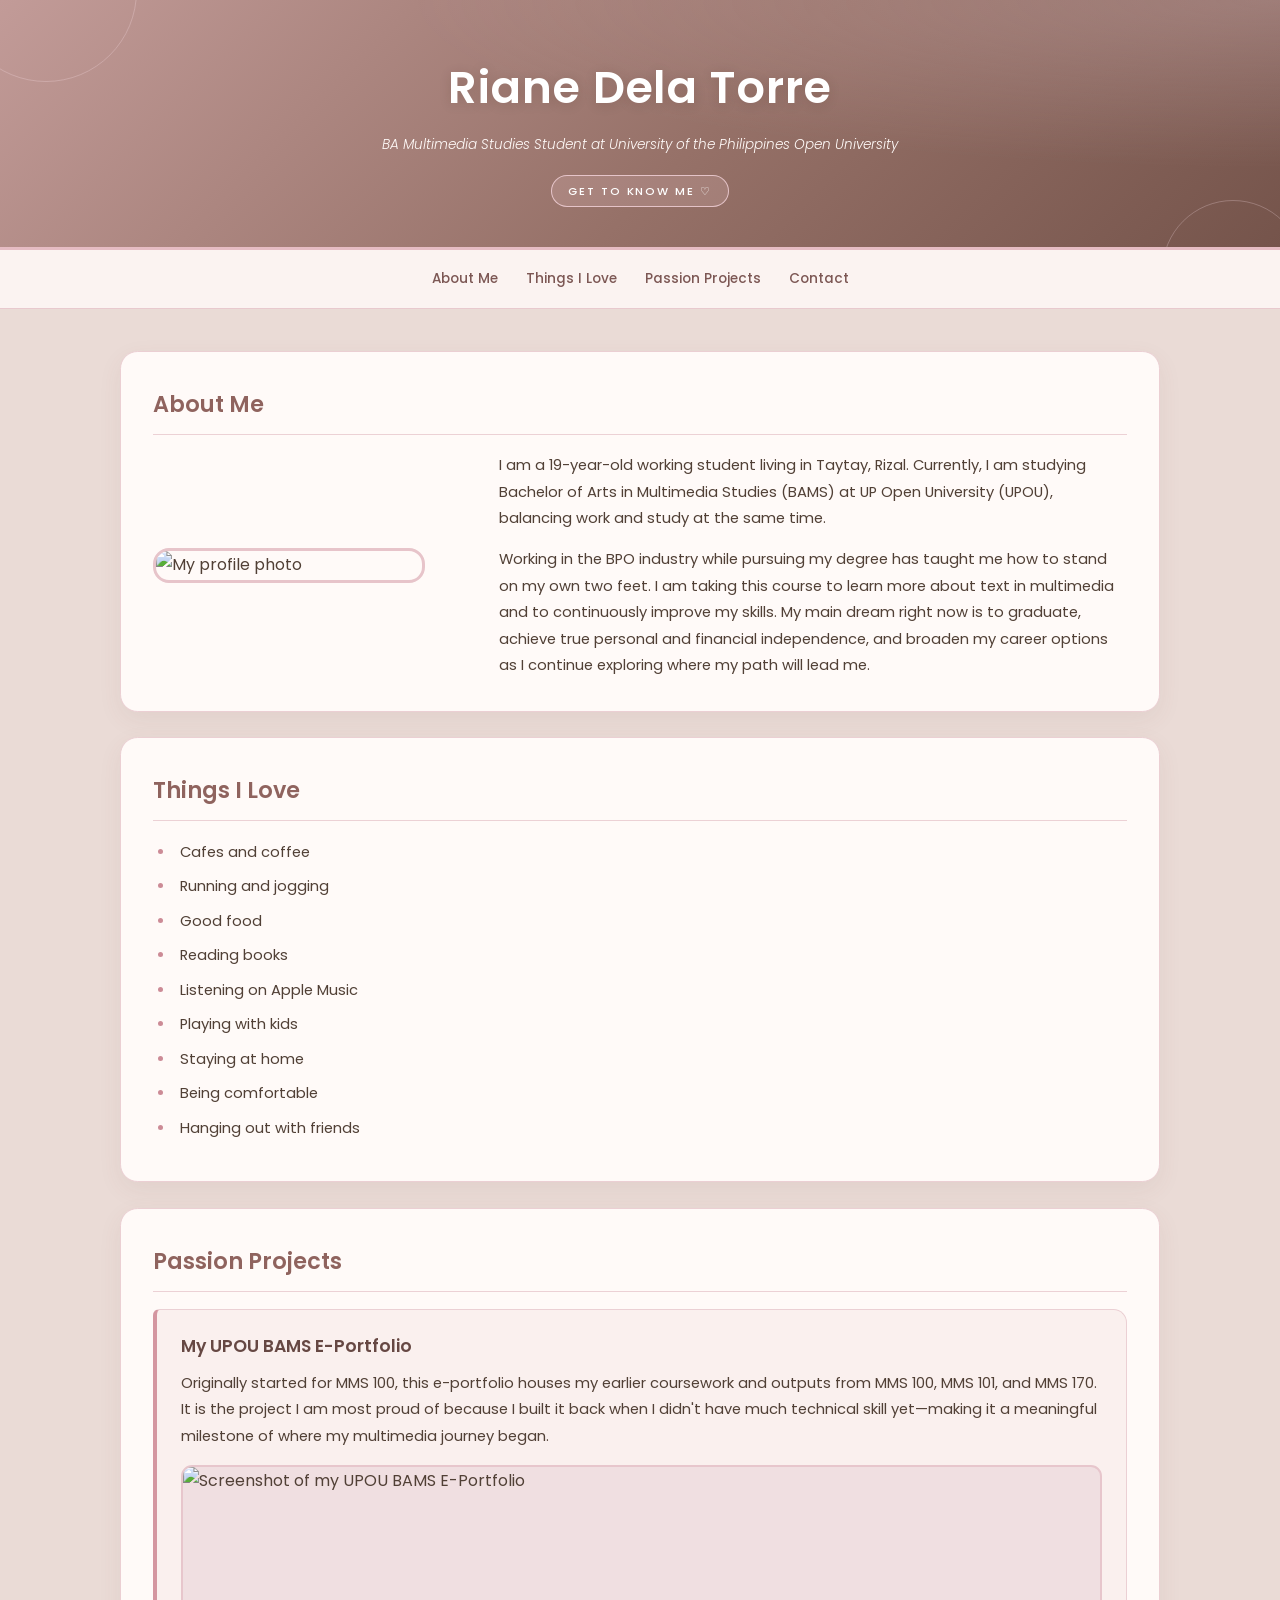
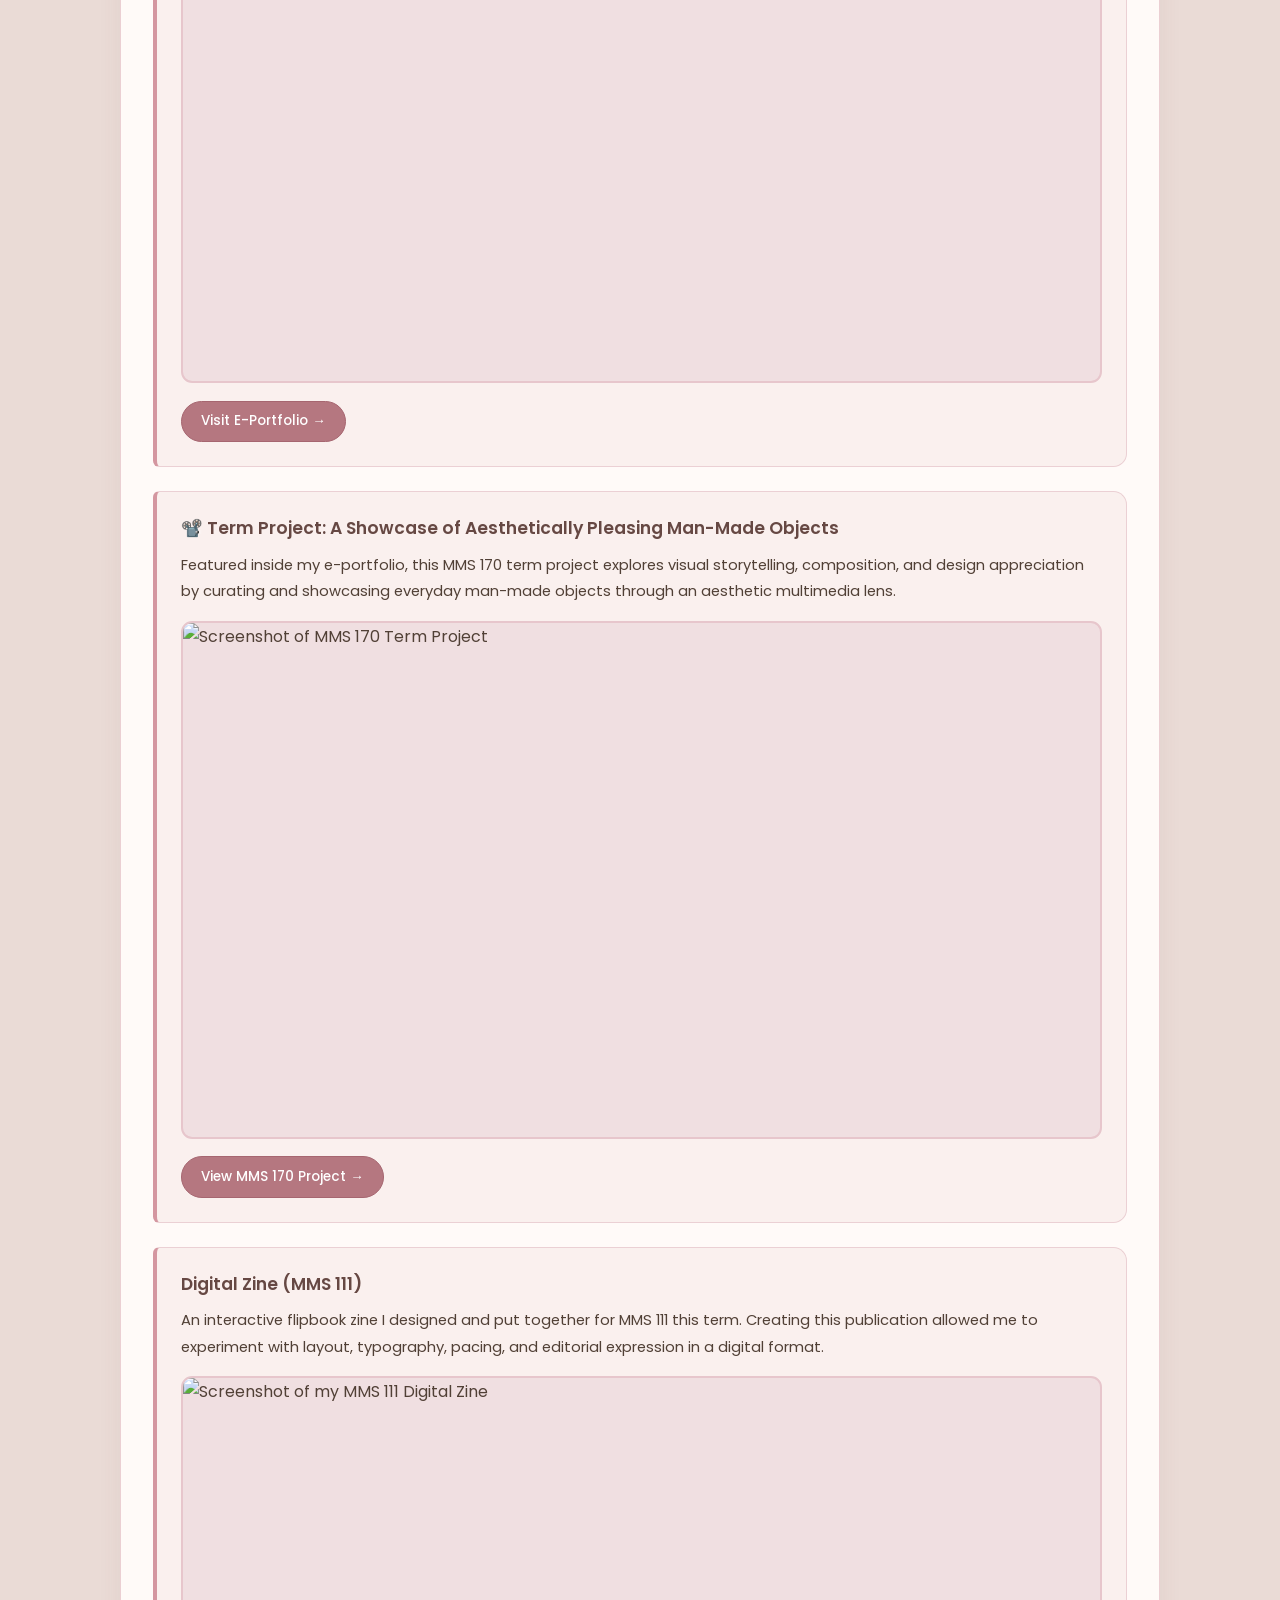
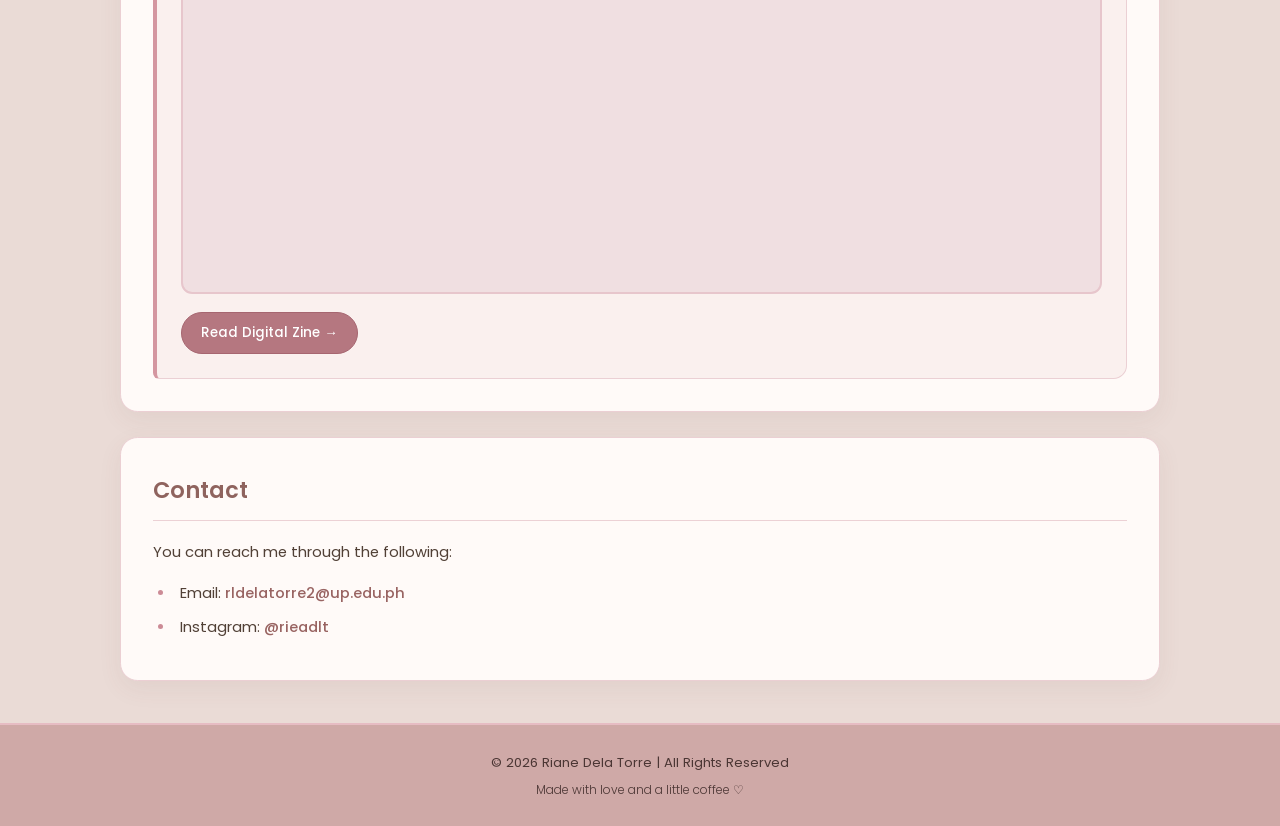
==== TMA.html @ 57694466 "Add files via upload" ====
<!DOCTYPE html>
<html lang="en">
<head>
    <meta charset="UTF-8">
    <meta name="viewport" content="width=device-width, initial-scale=1.0">

    <title>My Profile | Riane Dela Torre</title>

    <!-- Google Font: Poppins -->
    <link rel="preconnect" href="https://fonts.googleapis.com">
    <link rel="preconnect" href="https://fonts.gstatic.com" crossorigin>

    <link href="https://fonts.googleapis.com/css2?family=Poppins:wght@300;400;500;600;700&display=swap"
          rel="stylesheet"
          type="text/css">

    <!-- External CSS -->
    <link rel="stylesheet" href="style.css" type="text/css">
</head>

<body>

    <!-- Header -->
    <header>
        <h1>Riane Dela Torre</h1>

        <p>
            <em>BA Multimedia Studies Student at University of the Philippines Open University</em>
        </p>

        <div class="subtitle">GET TO KNOW ME ♡</div>
    </header>

    <!-- Navigation -->
    <nav aria-label="Main navigation">
        <a href="#about">About Me</a>
        <a href="#interests">Things I Love</a>
        <a href="#projects">Passion Projects</a>
        <a href="#contact">Contact</a>
    </nav>

    <!-- Main Content -->
    <main>

        <!-- About Me -->
        <section id="about">
            <h2>About Me</h2>

            <div class="about-container">

                <div class="about-image">
                    <img src="images/riane.jfif" alt="My profile photo">
                </div>

                <div class="about-text">
                    <p>
                        I am a 19-year-old working student living in Taytay, Rizal.
                        Currently, I am studying Bachelor of Arts in Multimedia Studies
                        (BAMS) at UP Open University (UPOU), balancing work and study
                        at the same time.
                    </p>

                    <p>
                        Working in the BPO industry while pursuing my degree has
                        taught me how to stand on my own two feet. I am taking this
                        course to learn more about text in multimedia and to
                        continuously improve my skills. My main dream right now is
                        to graduate, achieve true personal and financial independence,
                        and broaden my career options as I continue exploring where
                        my path will lead me.
                    </p>
                </div>

            </div>
        </section>

        <!-- Things I Love -->
        <section id="interests">
            <h2>Things I Love</h2>

            <ul>
                <li>Cafes and coffee</li>
                <li>Running and jogging</li>
                <li>Good food</li>
                <li>Reading books</li>
                <li>Listening on Apple Music</li>
                <li>Playing with kids</li>
                <li>Staying at home</li>
                <li>Being comfortable</li>
                <li>Hanging out with friends</li>
            </ul>
        </section>

        <!-- Passion Projects -->
        <section id="projects">
            <h2>Passion Projects</h2>

            <div class="projects-list">

                <!-- Project 1 -->
                <article class="project-card">
                    <h3>My UPOU BAMS E-Portfolio</h3>

                    <p>
                        Originally started for MMS 100, this e-portfolio houses my
                        earlier coursework and outputs from MMS 100, MMS 101, and
                        MMS 170. It is the project I am most proud of because I built
                        it back when I didn't have much technical skill yet—making it
                        a meaningful milestone of where my multimedia journey began.
                    </p>

                    <div class="project-image">
                        <img src="images/project1.png" alt="Screenshot of my UPOU BAMS E-Portfolio">
                    </div>

                    <a class="project-link"
                       href="https://sites.google.com/up.edu.ph/rianearieldelatorre-eportfolio/home"
                       target="_blank"
                       rel="noopener noreferrer">
                        Visit E-Portfolio &rarr;
                    </a>
                </article>

                <!-- Project 2 -->
                <article class="project-card">
                    <h3>📽️ Term Project: A Showcase of Aesthetically Pleasing Man-Made Objects</h3>

                    <p>
                        Featured inside my e-portfolio, this MMS 170 term project
                        explores visual storytelling, composition, and design
                        appreciation by curating and showcasing everyday man-made
                        objects through an aesthetic multimedia lens.
                    </p>

                    <div class="project-image">
                        <img src="images/project2.png" alt="Screenshot of MMS 170 Term Project">
                    </div>

                    <a class="project-link"
                       href="https://sites.google.com/up.edu.ph/rianearieldelatorre-eportfolio/courses/mms-170"
                       target="_blank"
                       rel="noopener noreferrer">
                        View MMS 170 Project &rarr;
                    </a>
                </article>

                <!-- Project 3 -->
                <article class="project-card">
                    <h3>Digital Zine (MMS 111)</h3>

                    <p>
                        An interactive flipbook zine I designed and put together for
                        MMS 111 this term. Creating this publication allowed me to
                        experiment with layout, typography, pacing, and editorial
                        expression in a digital format.
                    </p>

                    <div class="project-image">
                        <img src="images/project3.png" alt="Screenshot of my MMS 111 Digital Zine">
                    </div>

                    <a class="project-link"
                       href="https://heyzine.com/flip-book/03db85ca78.html"
                       target="_blank"
                       rel="noopener noreferrer">
                        Read Digital Zine &rarr;
                    </a>
                </article>

            </div>
        </section>

        <!-- Contact -->
        <section id="contact">
            <h2>Contact</h2>

            <p>You can reach me through the following:</p>

            <ul>
                <li>
                    Email:
                    <a href="mailto:rldelatorre2@up.edu.ph">
                        rldelatorre2@up.edu.ph
                    </a>
                </li>

                <li>
                    Instagram:
                    <a href="https://www.instagram.com/rieadlt"
                       target="_blank"
                       rel="noopener noreferrer">
                        @rieadlt
                    </a>
                </li>
            </ul>
        </section>

    </main>

    <!-- Footer -->
    <footer>
        <p>&copy; 2026 Riane Dela Torre | All Rights Reserved</p>
        <p class="footer-note">Made with love and a little coffee ♡</p>
    </footer>

</body>
</html>
---- style.css ----
/* General Styling */

* {
    margin: 0;
    padding: 0;
    box-sizing: border-box;
}

html {
    scroll-behavior: smooth;
}

body {
    font-family: "Poppins", sans-serif;
    background-color: #eadbd6;
    color: #514036;
    line-height: 1.8;
    font-size: 1rem;
}

/* Header */

header {
    position: relative;
    overflow: hidden;
    text-align: center;
    padding: 3rem 1.25rem 2.5rem;
    background:
        radial-gradient(
            ellipse at top right,
            rgba(255, 224, 232, 0.24),
            transparent 48%
        ),
        linear-gradient(
            135deg,
            #c29b98,
            #967168 55%,
            #75544b
        );
    color: #ffffff;
    border-bottom: 3px solid #e6bcc3;
}

/* Decorative Header Circles */

header::before,
header::after {
    content: "";
    position: absolute;
    border: 1px solid rgba(255, 232, 238, 0.25);
    border-radius: 50%;
    pointer-events: none;
}

header::before {
    width: 11.25rem;
    height: 11.25rem;
    top: -6.25rem;
    left: -2.8rem;
}

header::after {
    width: 8.75rem;
    height: 8.75rem;
    bottom: -5.9rem;
    right: -1.5rem;
}

header h1 {
    position: relative;
    font-size: 2.8rem;
    font-weight: 600;
    letter-spacing: 0.06rem;
    color: #ffffff;
    margin-bottom: 0.3rem;
    text-shadow: 0 2px 12px rgba(54, 35, 23, 0.15);
}

header p {
    position: relative;
    max-width: 40rem;
    margin: 0 auto;
    color: #fffaf8;
    font-size: 0.85rem;
    font-weight: 300;
}

.subtitle {
    position: relative;
    display: inline-block;
    margin-top: 1.1rem;
    padding: 0.3rem 1rem;
    border: 1px solid rgba(255, 224, 232, 0.7);
    border-radius: 1.9rem;
    color: #ffffff;
    background: rgba(255, 214, 224, 0.16);
    font-size: 0.7rem;
    font-weight: 500;
    letter-spacing: 0.12rem;
}

/* Navigation */

nav {
    position: relative;
    background-color: #fbf3f1;
    padding: 0.75rem 0.6rem;
    text-align: center;
    border-bottom: 1px solid #e8c9ce;
}

nav a {
    display: inline-block;
    margin: 0.3rem 0.75rem;
    color: #7c5754;
    font-size: 0.85rem;
    font-weight: 500;
    text-decoration: none;
    transition: color 0.3s ease;
}

nav a:hover {
    color: #c27885;
}

/* Main Content */

main {
    width: 88%;
    max-width: 65rem;
    margin: 2.6rem auto;
}

/* Section Cards */

section {
    background-color: #fffaf8;
    padding: 2rem;
    margin-bottom: 1.6rem;
    border: 1px solid #ebcfd3;
    border-radius: 1.1rem;
    box-shadow: 0 8px 24px rgba(112, 72, 74, 0.07);
    scroll-margin-top: 1.25rem;
    transition:
        transform 0.25s ease,
        box-shadow 0.25s ease;
}

section:hover {
    transform: translateY(-2px);
    box-shadow: 0 12px 28px rgba(112, 72, 74, 0.11);
}

h2 {
    color: #8f635e;
    font-size: 1.4rem;
    font-weight: 600;
    margin-bottom: 1.1rem;
    padding-bottom: 0.6rem;
    border-bottom: 1px solid #ecd1d5;
}

h3 {
    color: #664843;
    font-size: 1.08rem;
    font-weight: 600;
    margin-bottom: 0.65rem;
    line-height: 1.45;
}

p {
    font-size: 0.92rem;
    margin-bottom: 0.9rem;
}

section p:last-child {
    margin-bottom: 0;
}

/* About Me Section */

.about-container {
    display: flex;
    align-items: center;
    gap: 2rem;
}

.about-image {
    flex: 1;
}

.about-image img {
    display: block;
    width: 100%;
    max-width: 17rem;
    height: auto;
    border: 3px solid #e7c4ca;
    border-radius: 1rem;
}

.about-text {
    flex: 2;
}

/* Things I Love List */

ul {
    padding-left: 1.4rem;
}

li {
    padding-left: 0.3rem;
    margin-bottom: 0.5rem;
    font-size: 0.92rem;
}

li::marker {
    color: #cc8b96;
}

/* Links */

a {
    color: #996462;
    text-decoration: none;
    font-weight: 500;
}

section a:hover {
    color: #c27885;
    text-decoration: underline;
}

/* Passion Projects Rows */

.projects-list {
    display: flex;
    flex-direction: column;
    gap: 1.5rem;
}

.project-card {
    display: flex;
    flex-direction: column;
    padding: 1.5rem;
    background-color: #faf0ee;
    border: 1px solid #ebd0d4;
    border-left: 4px solid #d496a0;
    border-radius: 0.4rem 0.85rem 0.85rem 0.4rem;
}

.project-card p {
    margin-bottom: 1rem;
}

.project-image {
    width: 100%;
    aspect-ratio: 16 / 9;
    overflow: hidden;
    border-radius: 0.7rem;
    border: 2px solid #e7c6cc;
    background-color: #f0dfe1;
    margin-bottom: 1.1rem;
}

.project-image img {
    display: block;
    width: 100%;
    height: 100%;
    object-fit: cover;
}

.project-link {
    display: inline-block;
    align-self: flex-start;
    padding: 0.48rem 1.2rem;
    background-color: #b57780;
    color: #ffffff;
    border: 1px solid #a66670;
    border-radius: 1.5rem;
    font-size: 0.84rem;
    font-weight: 500;
    transition: background-color 0.25s ease, transform 0.2s ease;
}

section a.project-link:hover {
    background-color: #995c65;
    color: #ffffff;
    text-decoration: none;
    transform: translateY(-1px);
}

/* Footer */

footer {
    background-color: #cfa9a7;
    color: #4b3634;
    text-align: center;
    padding: 1.6rem 1.25rem;
    border-top: 2px solid #e6bcc3;
}

footer p {
    font-size: 0.82rem;
    margin: 0;
}

footer .footer-note {
    margin-top: 0.3rem;
    font-size: 0.75rem;
    font-weight: 300;
}

/* Mobile Responsive Design */

@media (max-width: 600px) {

    header {
        padding: 2.2rem 1.1rem 1.9rem;
    }

    header h1 {
        font-size: 2rem;
    }

    header p {
        font-size: 0.78rem;
    }

    .subtitle {
        margin-top: 0.8rem;
        font-size: 0.65rem;
    }

    nav {
        padding: 0.6rem 0.3rem;
    }

    nav a {
        margin: 0.3rem 0.5rem;
        font-size: 0.8rem;
    }

    main {
        width: 92%;
        margin: 1.8rem auto;
    }

    section {
        padding: 1.5rem 1.25rem;
        margin-bottom: 1.25rem;
    }

    .about-container {
        flex-direction: column;
        text-align: center;
        gap: 1.2rem;
    }

    .about-image img {
        max-width: 13rem;
        margin: 0 auto;
    }

    h2 {
        font-size: 1.25rem;
    }

    .project-card {
        padding: 1.15rem;
    }

    .project-link {
        width: 100%;
        text-align: center;
    }
}

/* Reduced Motion Accessibility */

@media (prefers-reduced-motion: reduce) {

    html {
        scroll-behavior: auto;
    }

    section,
    .project-link {
        transition: none;
    }
}
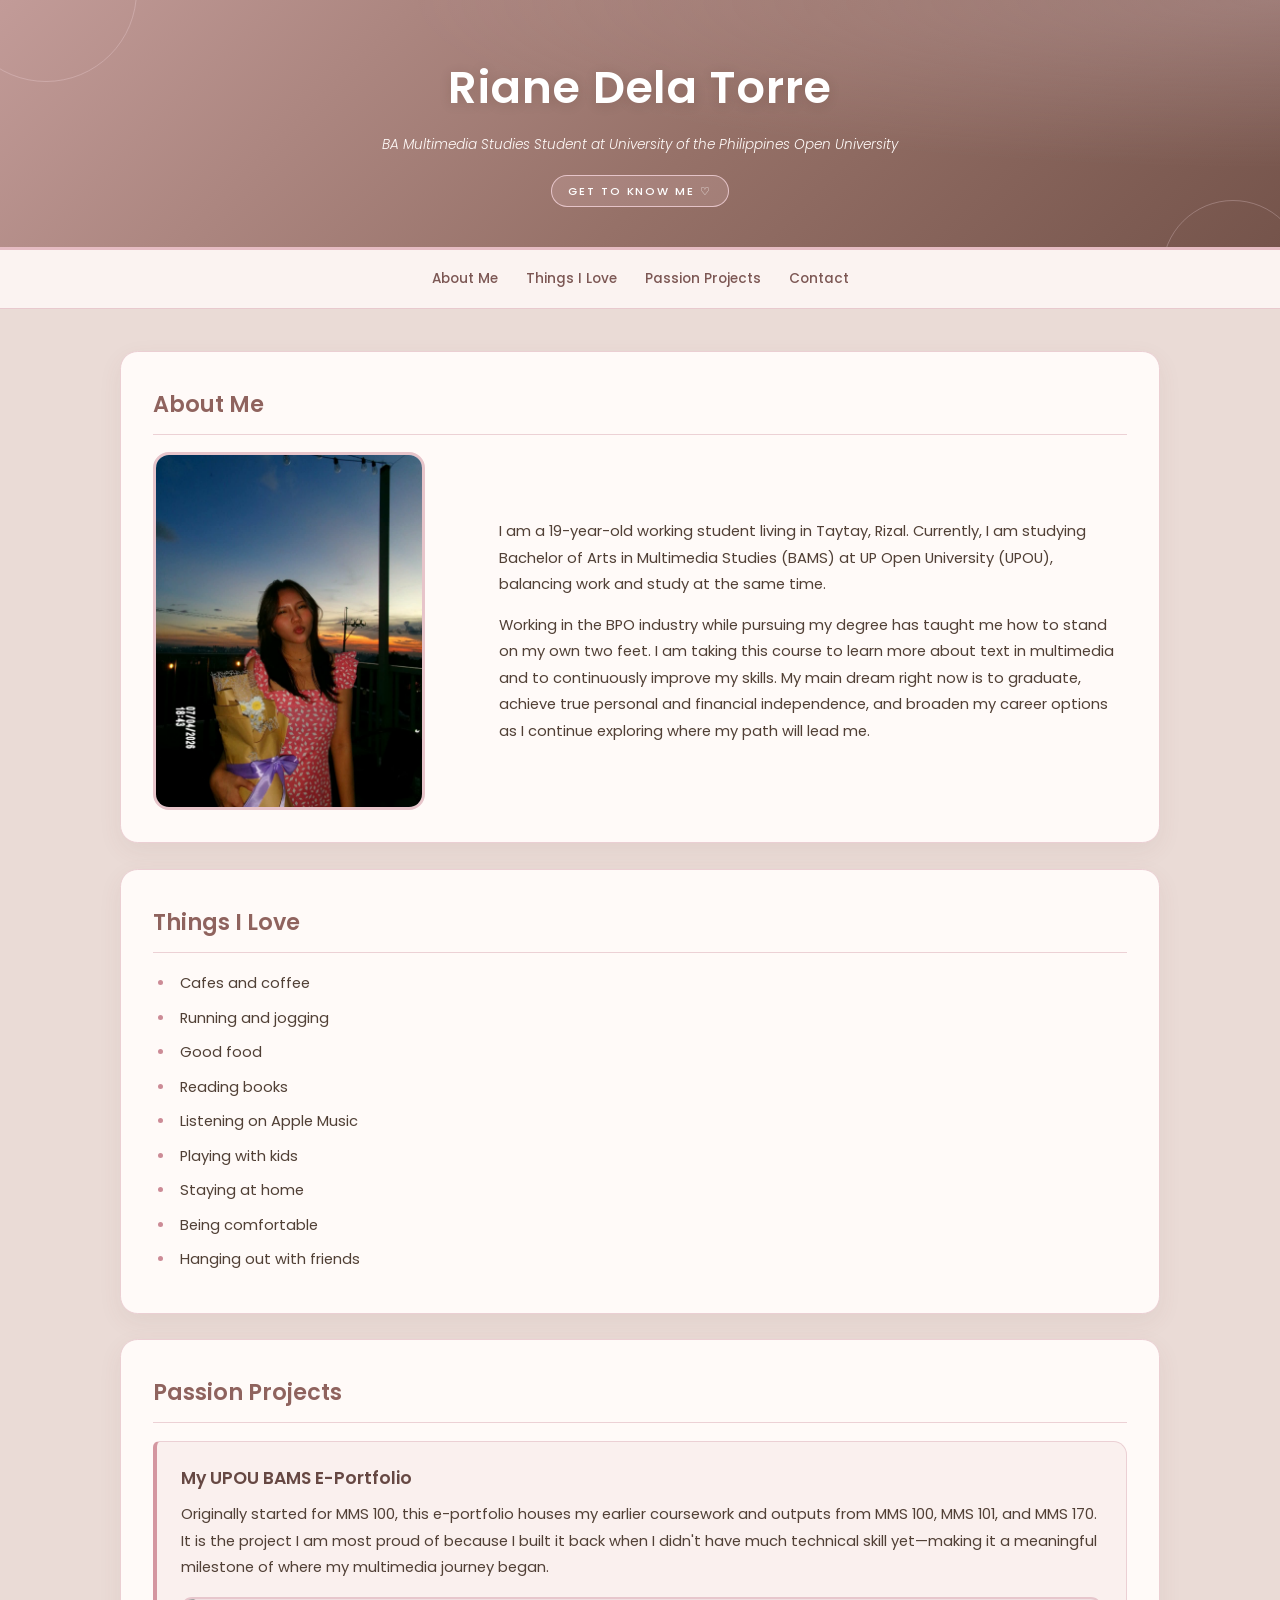
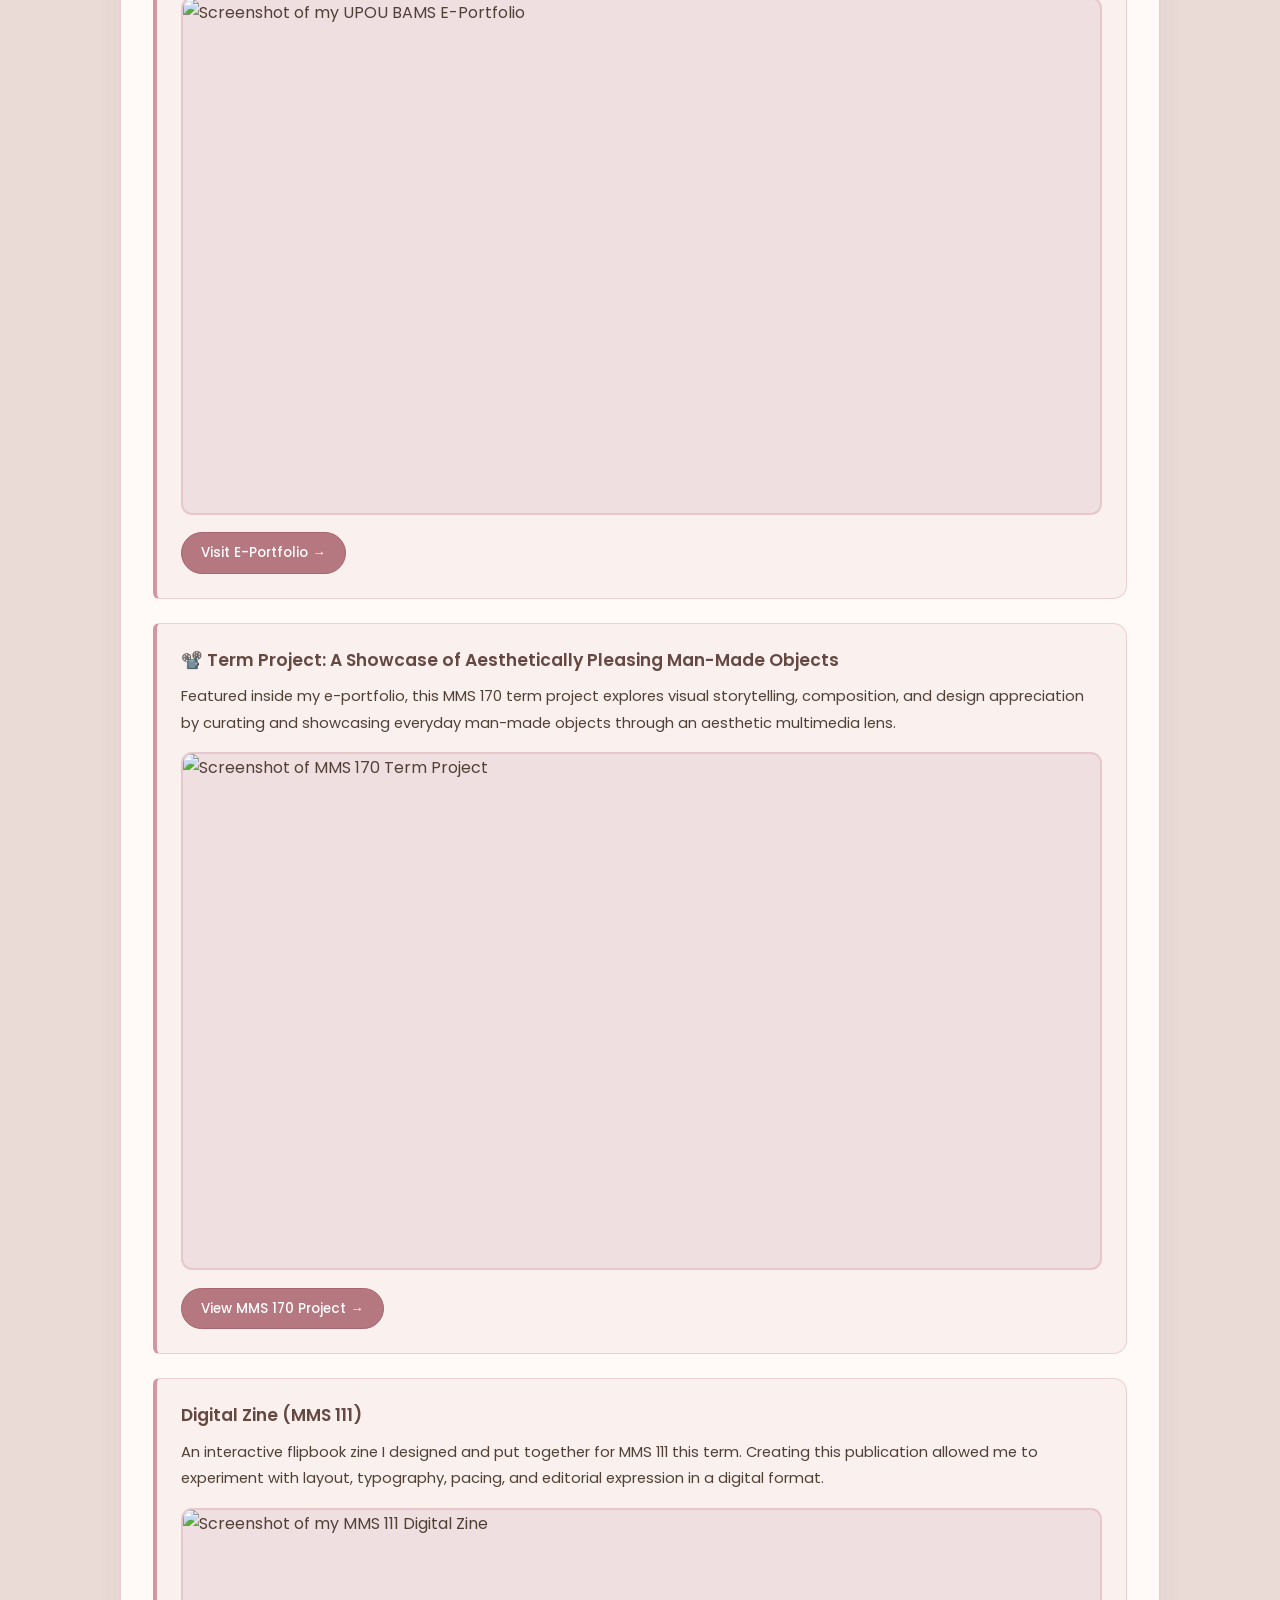
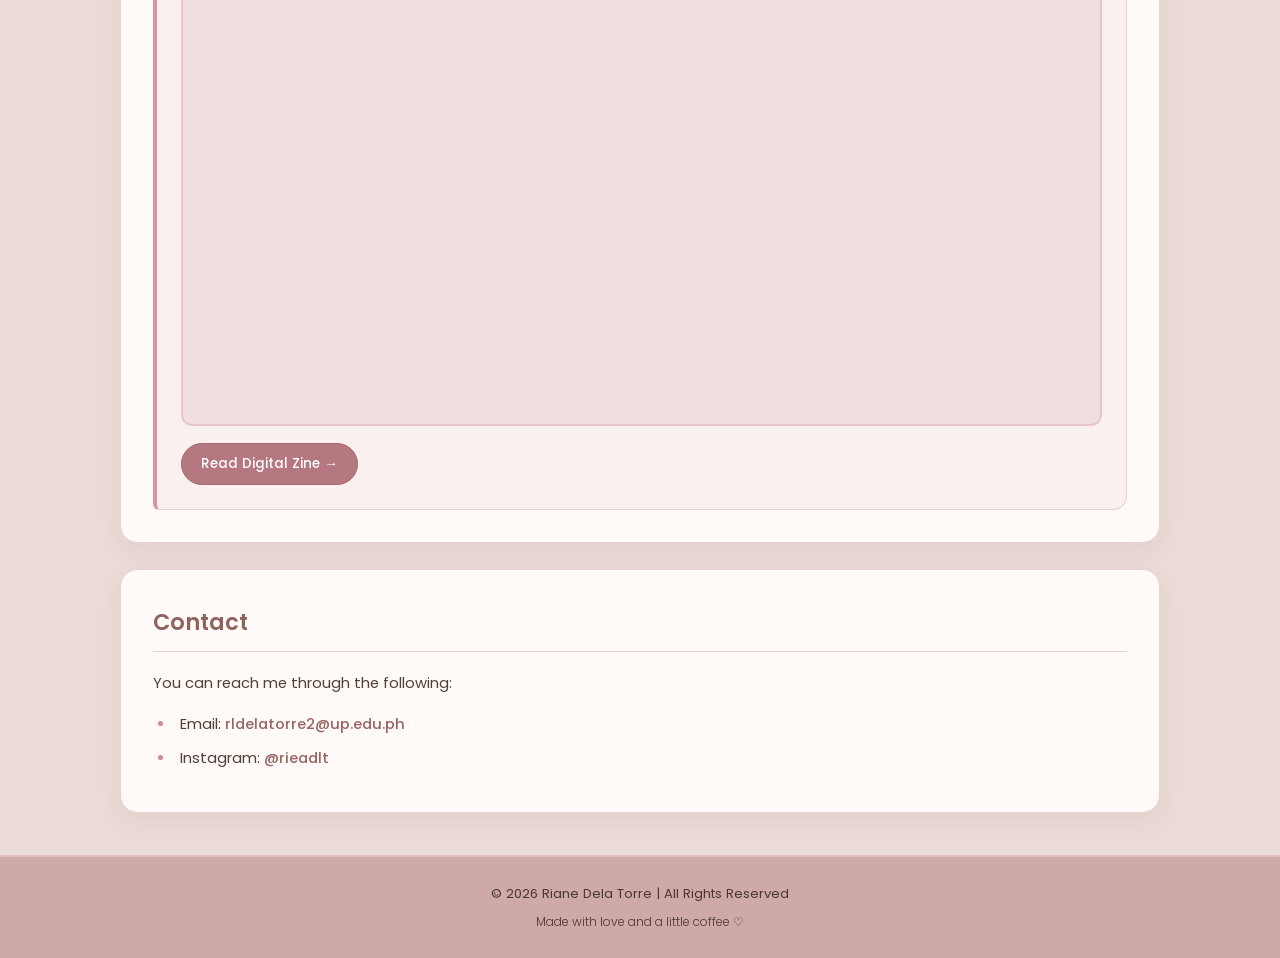
==== commit a31758c1: "Update TMA.html" ====
--- a/TMA.html
+++ b/TMA.html
@@ -49,7 +49,7 @@
             <div class="about-container">
 
                 <div class="about-image">
-                    <img src="images/riane.jfif" alt="My profile photo">
+                    <img src="riane.jfif" alt="My profile photo">
                 </div>
 
                 <div class="about-text">
@@ -110,7 +110,7 @@
                     </p>
 
                     <div class="project-image">
-                        <img src="images/project1.png" alt="Screenshot of my UPOU BAMS E-Portfolio">
+                        <img src="project1.png" alt="Screenshot of my UPOU BAMS E-Portfolio">
                     </div>
 
                     <a class="project-link"
@@ -133,7 +133,7 @@
                     </p>
 
                     <div class="project-image">
-                        <img src="images/project2.png" alt="Screenshot of MMS 170 Term Project">
+                        <img src="project2.png" alt="Screenshot of MMS 170 Term Project">
                     </div>
 
                     <a class="project-link"
@@ -156,7 +156,7 @@
                     </p>
 
                     <div class="project-image">
-                        <img src="images/project3.png" alt="Screenshot of my MMS 111 Digital Zine">
+                        <img src="project3.png" alt="Screenshot of my MMS 111 Digital Zine">
                     </div>
 
                     <a class="project-link"
@@ -204,4 +204,4 @@
     </footer>
 
 </body>
-</html>+</html>
